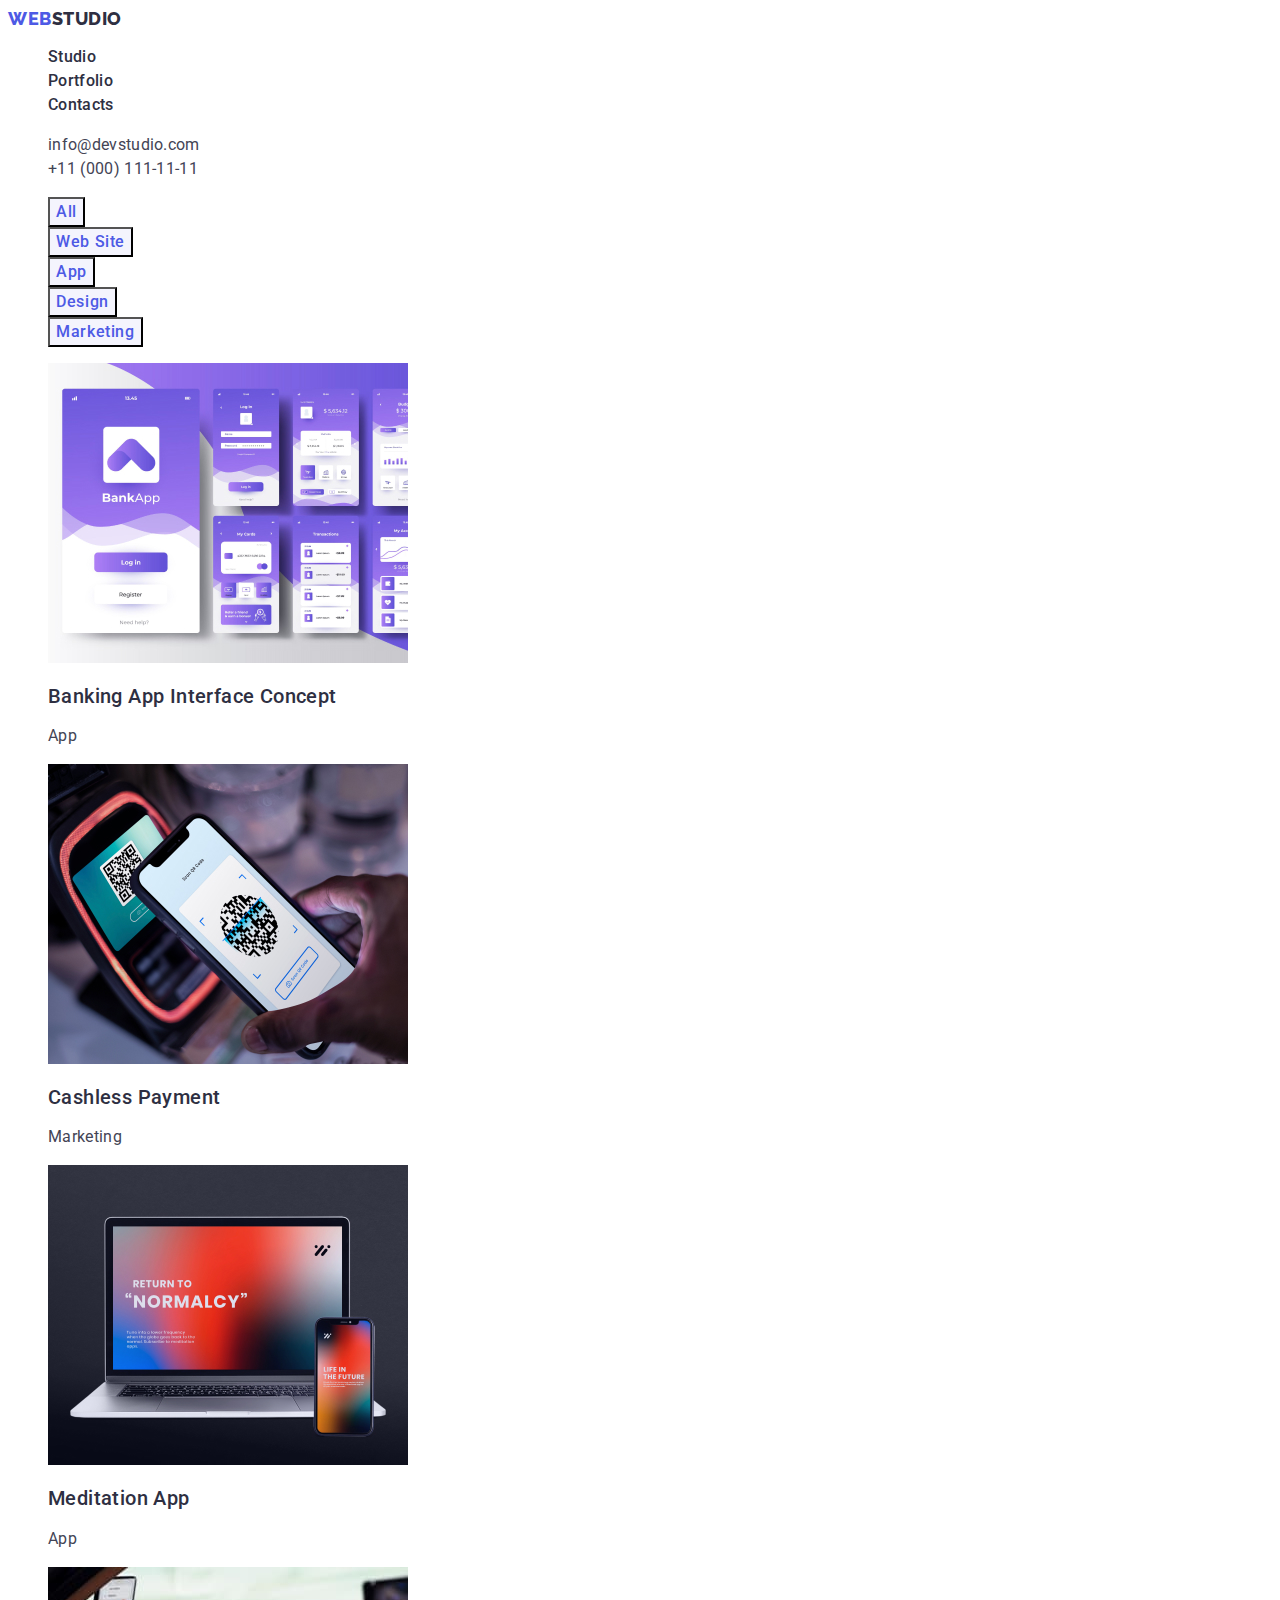
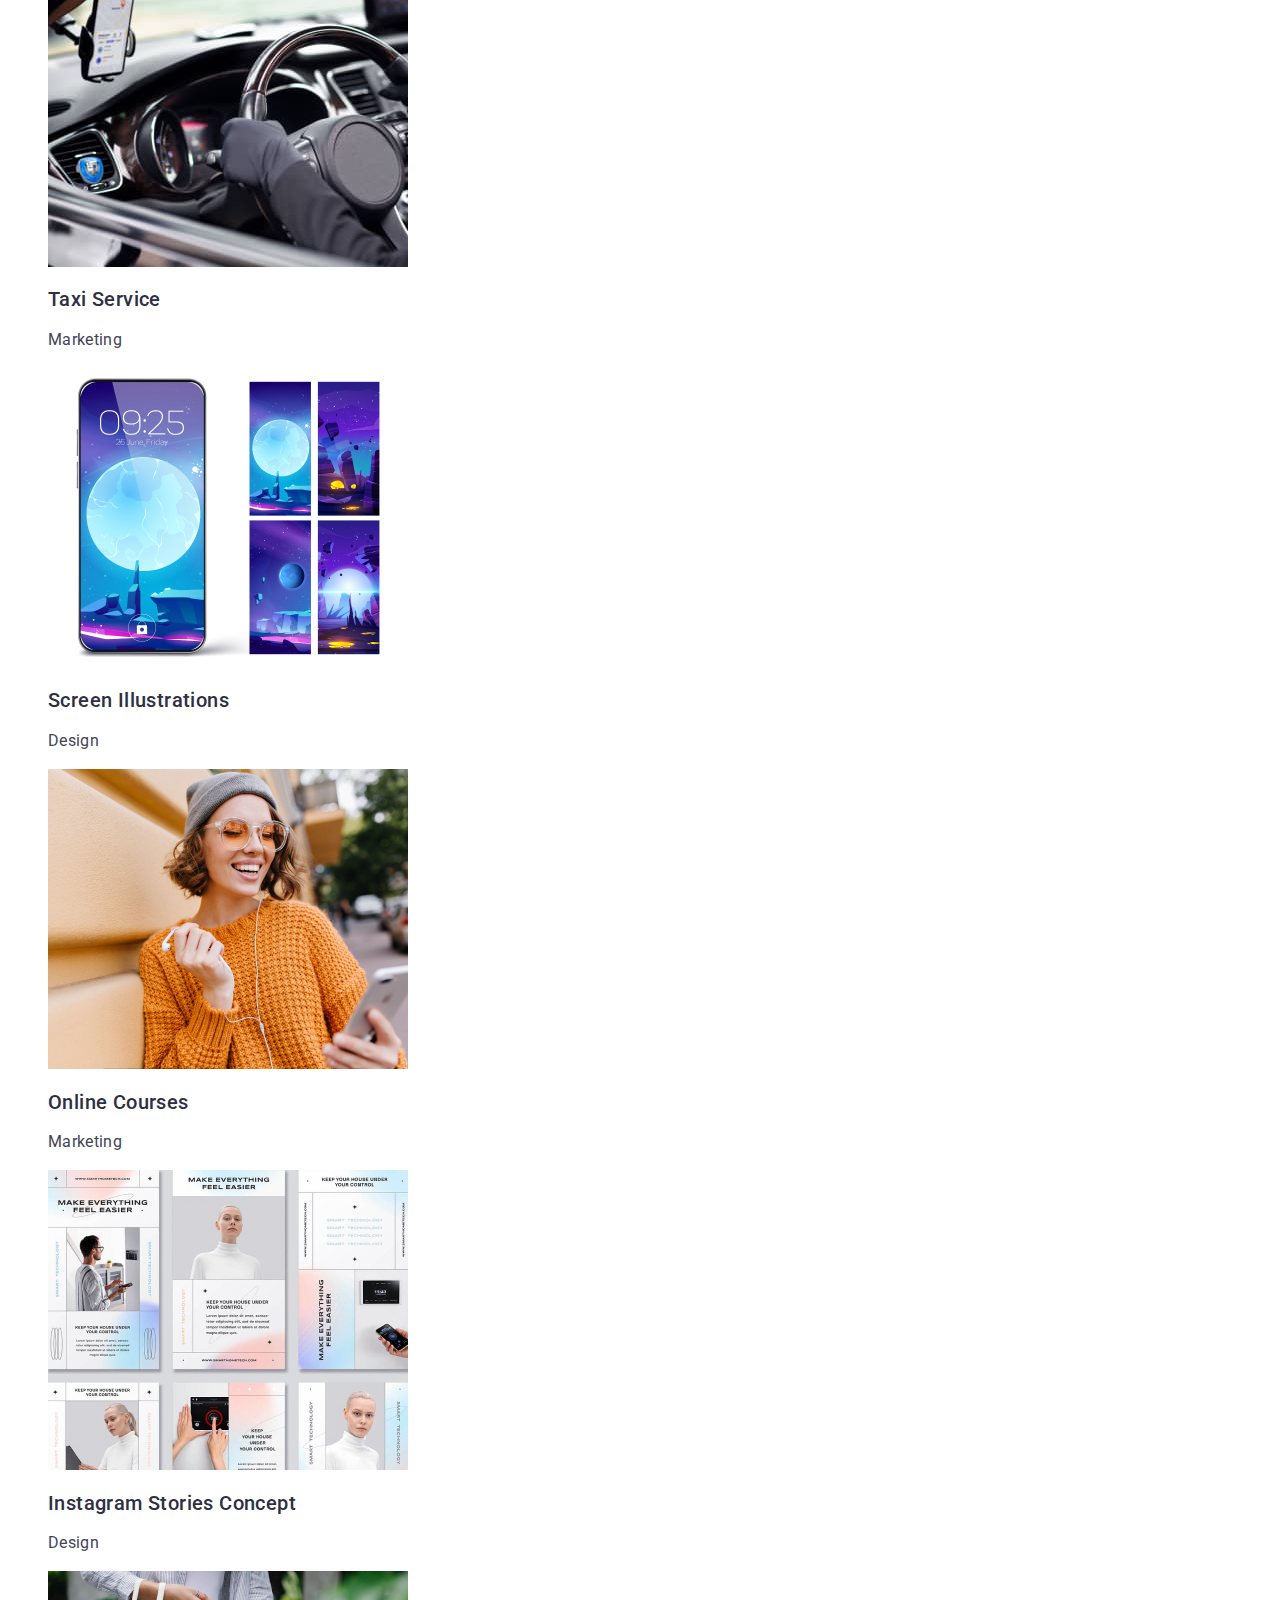
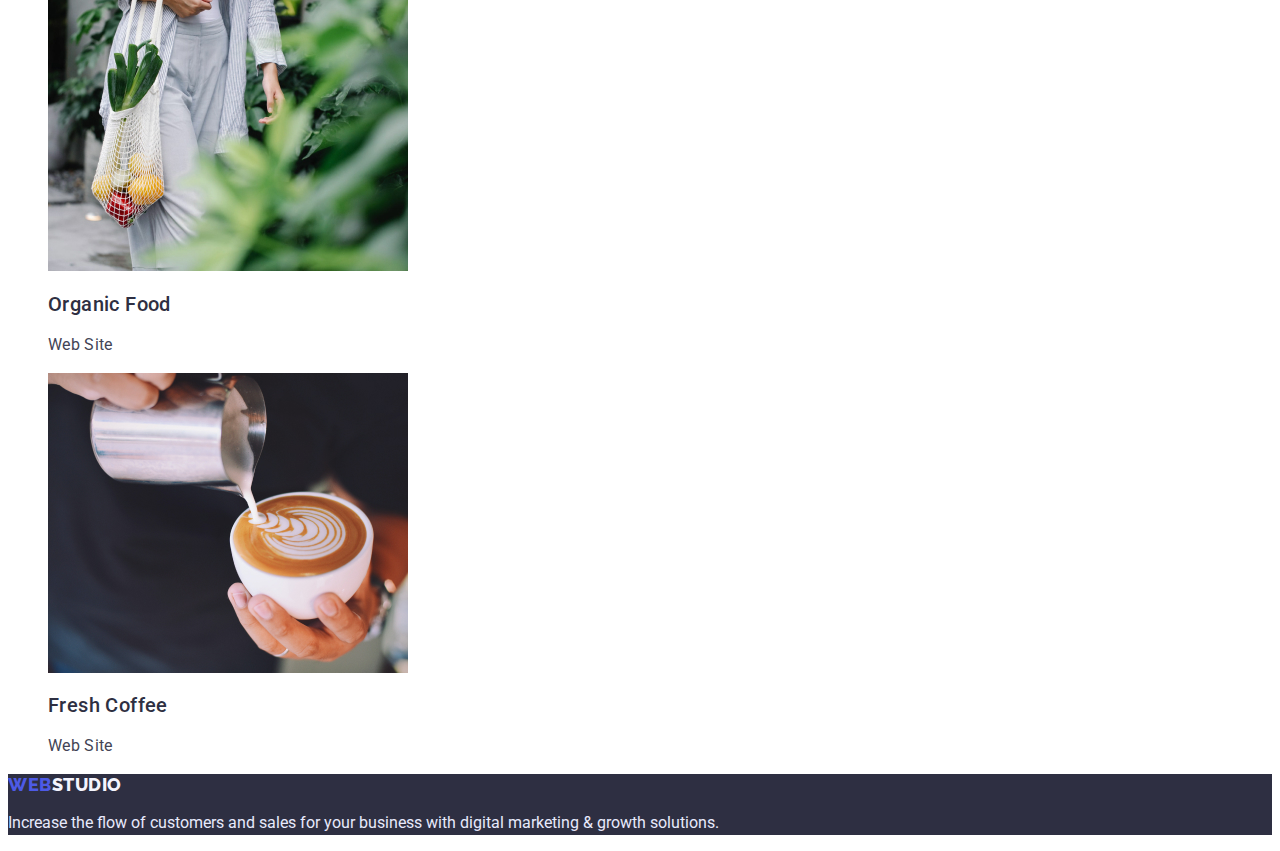
==== portfolio.html @ 1cad40ea "new repo hw3" ====
<!DOCTYPE html>
<html lang="en">
  <head>
    <meta charset="UTF-8" />
    <meta http-equiv="X-UA-Compatible" content="IE=edge" />
    <meta name="viewport" content="width=device-width, initial-scale=1.0" />
    <title>Portfolio</title>
    <link rel="preconnect" href="https://fonts.googleapis.com" />
    <link rel="preconnect" href="https://fonts.gstatic.com" crossorigin />
    <link
      href="https://fonts.googleapis.com/css2?family=Raleway:wght@800&family=Roboto:wght@400;500;700;900&display=swap"
      rel="stylesheet"
    />
    <link rel="stylesheet" href="css/styles.css" />
  </head>
  <body class="body">
    <!-- header -->
    <header class="header-main">
      <nav class="header-nav">
        <a class="header-logo link" href="./index.html"
          >Web<span class="studio-logo">Studio</span>
        </a>

        <ul class="header-list list">
          <li class="header-item">
            <a class="header-link link" href="./index.html">Studio</a>
          </li>
          <li class="header-item">
            <a class="header-link link" href="./portfolio.html">Portfolio</a>
          </li>
          <li class="header-item">
            <a class="header-link link" href="">Contacts</a>
          </li>
        </ul>
      </nav>

      <address class="header-address">
        <ul class="address-list list">
          <li class="header-mail-list">
            <a class="head-mail link" href="mailto:info@devstudio.com"
              >info@devstudio.com</a
            >
          </li>
          <li class="header-tel-list">
            <a class="head-tel link" href="tel:+110001111111"
              >+11 (000) 111-11-11</a
            >
          </li>
        </ul>
      </address>
    </header>
    <main class="main">
      <!------------------------ filters -->
      <section>
        <h1 hidden class="filters">Filters</h1>
        <ul class="filters-btn list">
          <li class="filters-list">
            <button type="button" class="fil-btn">All</button>
          </li>
          <li class="filters-list">
            <button type="button" class="fil-btn">Web Site</button>
          </li>
          <li class="filters-list">
            <button type="button" class="fil-btn">App</button>
          </li>
          <li class="filters-list">
            <button type="button" class="fil-btn">Design</button>
          </li>
          <li class="filters-list">
            <button type="button" class="fil-btn">Marketing</button>
          </li>
        </ul>

        <!------------------------- project-card -->

        <ul class="project-card list link">
          <li class="project-card-list">
            <a class="project-card-link link" href=""
              ><img
                class="project-card-img"
                src="./images2/banking-app.jpg"
                alt="banking-app"
                width="360"
                height="300"
              />
              <h2 class="project-card-text">Banking App Interface Concept</h2>
              <p class="project-card-paragraph">App</p>
            </a>
          </li>
          <li class="project-card-list">
            <a class="project-card-link link" href=""
              ><img
                class="project-card-img"
                src="./images2/cashless-payment.jpg"
                alt="cashless-payment"
                width="360"
                height="300"
              />
              <h2 class="project-card-text">Cashless Payment</h2>
              <p class="project-card-paragraph">Marketing</p>
            </a>
          </li>
          <li class="project-card-list">
            <a class="project-card-link link" href=""
              ><img
                class="project-card-img"
                src="./images2/meditaion-app.jpg"
                alt="meditaion-app"
                width="360"
                height="300"
              />
              <h2 class="project-card-text">Meditation App</h2>
              <p class="project-card-paragraph">App</p>
            </a>
          </li>
          <li class="project-card-list">
            <a class="project-card-link link" href=""
              ><img
                class="project-card-img"
                src="./images2/taxi-service.jpg"
                alt="taxi-service"
                width="360"
                height="300"
              />
              <h2 class="project-card-text">Taxi Service</h2>
              <p class="project-card-paragraph">Marketing</p>
            </a>
          </li>
          <li class="project-card-list">
            <a class="project-card-link link" href=""
              ><img
                class="project-card-img"
                src="./images2/screen-illustrations.jpg"
                alt="screen-illustrations"
                width="360"
                height="300"
              />
              <h2 class="project-card-text">Screen Illustrations</h2>
              <p class="project-card-paragraph">Design</p>
            </a>
          </li>
          <li class="project-card-list">
            <a class="project-card-link link" href=""
              ><img
                class="project-card-img"
                src="./images2/online-courses.jpg"
                alt="online-courses"
                width="360"
                height="300"
              />
              <h2 class="project-card-text">Online Courses</h2>
              <p class="project-card-paragraph">Marketing</p>
            </a>
          </li>
          <li class="project-card-list">
            <a class="project-card-link link" href=""
              ><img
                class="project-card-img"
                src="./images2/instagram-stories.jpg"
                alt="instagram-stories"
                width="360"
                height="300"
              />
              <h2 class="project-card-text">Instagram Stories Concept</h2>
              <p class="project-card-paragraph">Design</p>
            </a>
          </li>
          <li class="project-card-list">
            <a class="project-card-link link" href=""
              ><img
                class="project-card-img"
                src="./images2/organic-food.jpg"
                alt="organic-food"
                width="360"
                height="300"
              />
              <h2 class="project-card-text">Organic Food</h2>
              <p class="project-card-paragraph">Web Site</p>
            </a>
          </li>
          <li class="project-card-list">
            <a class="project-card-link link" href=""
              ><img
                class="project-card-img"
                src="./images2/fresh-coffee.jpg"
                alt="fresh-coffee"
                width="360"
                height="300"
              />
              <h2 class="project-card-text">Fresh Coffee</h2>
              <p class="project-card-paragraph">Web Site</p>
            </a>
          </li>
        </ul>
      </section>
    </main>
    <!--------------------- footer -->
    <footer class="footer-box">
      <a class="footer-logo link" href="./index.html"
        >Web<span class="footer-studio-logo">Studio</span>
      </a>
      <p class="footer-text">
        Increase the flow of customers and sales for your business with digital
        marketing & growth solutions.
      </p>
    </footer>
  </body>
</html>
---- css/styles.css ----
:root {
  --color-iris: #4d5ae5;
  --color-ocean: #404bbf;
  --color-navy-blue: #2e2f42;
  --color-green: #31d0aa;
  --color-slate: #434455;
  --color-light-slate: #8e8f99;
  --color-cornflower: #e7e9fc;
  --color-cloud: #f4f4fd;
  --color-navy-blue-modal: #2e2f42;
  --color-grey: #2e2f42;
  --color-white: #ffffff;
}

.body {
  font-family: "Roboto", sans-serif;
  background-color: var(--color-white);
  color: var(--color-slate);
}
.link {
  text-decoration: none;
}
.list {
  list-style: none;
}

/* header */
.header-logo,
.footer-logo {
  font-family: "Raleway", sans-serif;
  font-style: normal;
  font-weight: 800;
  font-size: 18px;
  line-height: 1.17;
  letter-spacing: 0.03em;
  text-transform: uppercase;
  color: var(--color-iris);
}

.header-address {
  font-style: normal;
}
.header-mail-list,
.header-tel-list {
  line-height: 1.5;
}
.header-mail-list :hover,
.header-mail-list :focus {
  color: var(--color-ocean);
}
.header-tel-list :hover,
.header-tel-list :focus {
  color: var(--color-ocean);
}
.header-item :hover,
.header-item :focus {
  color: var(--color-ocean);
}
.hero-button:hover,
.hero-button:focus {
  background: var(--color-ocean);
}
.fil-btn:hover,
.fil-btn:focus {
  color: var(--color-white);
  background: var(--color-ocean);
}
.studio-logo {
  font-family: "Raleway";
  font-weight: 800;
  font-size: 18px;
  line-height: 1.17;
  letter-spacing: 0.03em;
  color: var(--color-navy-blue);
  text-transform: uppercase;
}
.footer-studio-logo {
  font-family: "Raleway";
  font-weight: 800;
  font-size: 18px;
  line-height: 1.17;
  letter-spacing: 0.03em;
  color: var(--color-cloud);
  text-transform: uppercase;
}
.header-link {
  font-weight: 500;
  font-size: 16px;
  line-height: 1.5;
  letter-spacing: 0.02em;
  color: var(--color-grey);
}
.head-mail,
.head-tel {
  font-weight: 400;
  font-size: 16px;
  line-height: 1.5;
  letter-spacing: 0.02em;
  color: var(--color-slate);
}
/* hero */
.hero {
  background-color: var(--color-grey);
}
.hero-button {
  font-family: inherit;
  background: var(--color-iris);
  font-weight: 500;
  font-size: 16px;
  line-height: 1.5;
  letter-spacing: 0.04em;
  color: var(--color-white);
  cursor: pointer;
}
.hero-logo {
  font-weight: 700;
  font-size: 56px;
  line-height: 1.07;
  color: var(--color-white);
  letter-spacing: 0.02em;
  text-align: center;
}
/* section 1 */
.main-title {
  font-weight: 500;
  font-size: 20px;
  line-height: 1.2;
  color: var(--color-navy-blue);
  letter-spacing: 0.02em;
}
.subtitle {
  font-weight: 400;
  font-size: 16px;
  line-height: 1.5;
  letter-spacing: 0.02em;
  color: var(--color-slate);
}
.subtitle-section {
  font-weight: 700;
  font-size: 36px;
  line-height: 1.11;
  text-align: center;
  letter-spacing: 0.02em;
  text-transform: capitalize;
  color: var(--color-navy-blue);
}
.subject {
  font-weight: 700;
  font-size: 36px;
  line-height: 1.11;
  text-align: center;
  text-transform: capitalize;
  letter-spacing: 0.02em;
  color: var(--color-navy-blue);
}
.footer-box {
  background-color: var(--color-navy-blue);
}

.name {
  font-weight: 500;
  font-size: 20px;
  line-height: 1.2;
  letter-spacing: 0.02em;
  color: var(--color-navy-blue);
}
.profession {
  font-weight: 400;
  font-size: 16px;
  line-height: 1.5;
  letter-spacing: 0.02em;
  color: var(--color-slate);
}
.footer-text {
  font-weight: 400;
  font-size: 16px;
  line-height: 1.5;
  color: var(--color-cornflower);
  background-color: var(--color-navy-blue);
}
.team-section {
  background-color: var(--color-cloud);
}
.team-picture {
  background-color: var(--color-white);
}
/**------ portfolio */
.fil-btn {
  font-family: "Roboto", sans-serif;
  font-style: normal;
  font-weight: 500;
  font-size: 16px;
  line-height: 1.5;
  letter-spacing: 0.04em;
  color: var(--color-iris);
  background-color: var(--color-cloud);
  cursor: pointer;
}

.project-card-text {
  font-weight: 500;
  font-size: 20px;
  line-height: 1.2;
  letter-spacing: 0.02em;
  color: var(--color-navy-blue);
}
.project-card-paragraph {
  font-weight: 400;
  font-size: 16px;
  line-height: 1.5;
  letter-spacing: 0.02em;
  color: #434455;
}
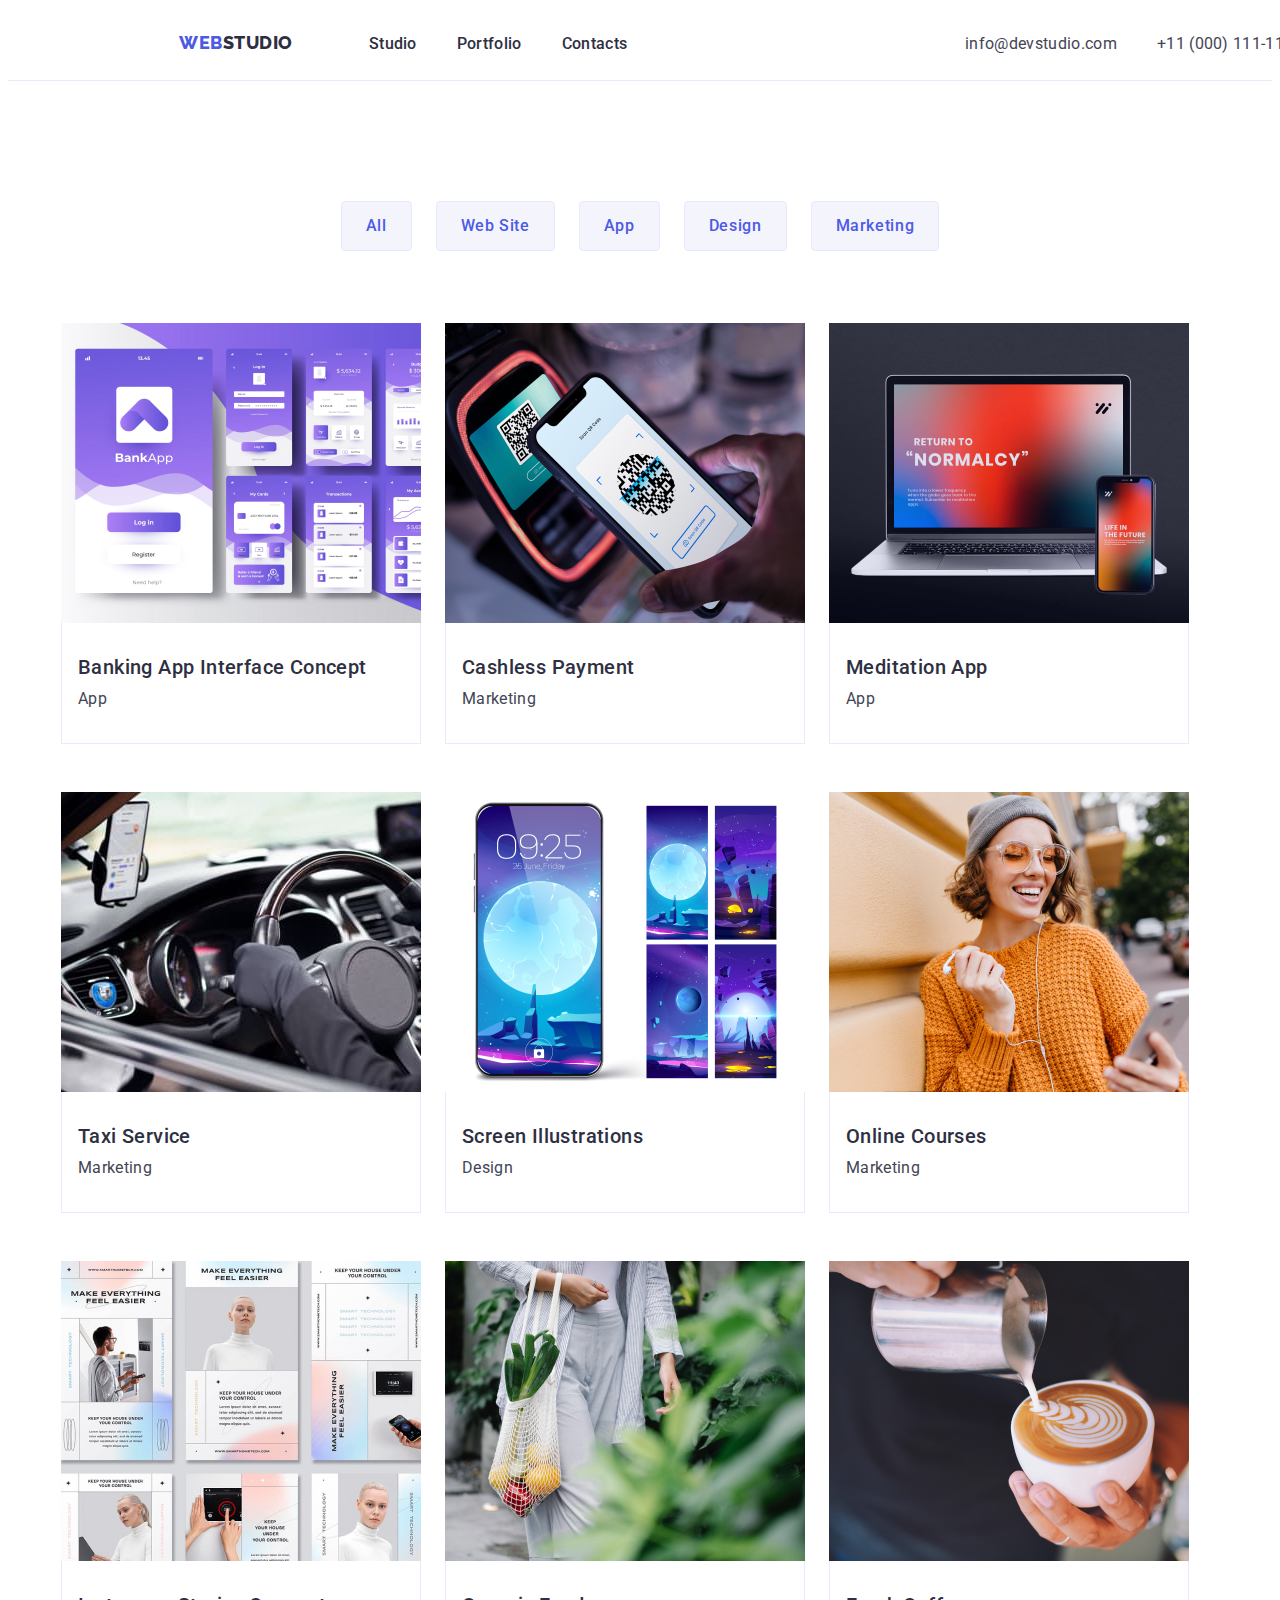
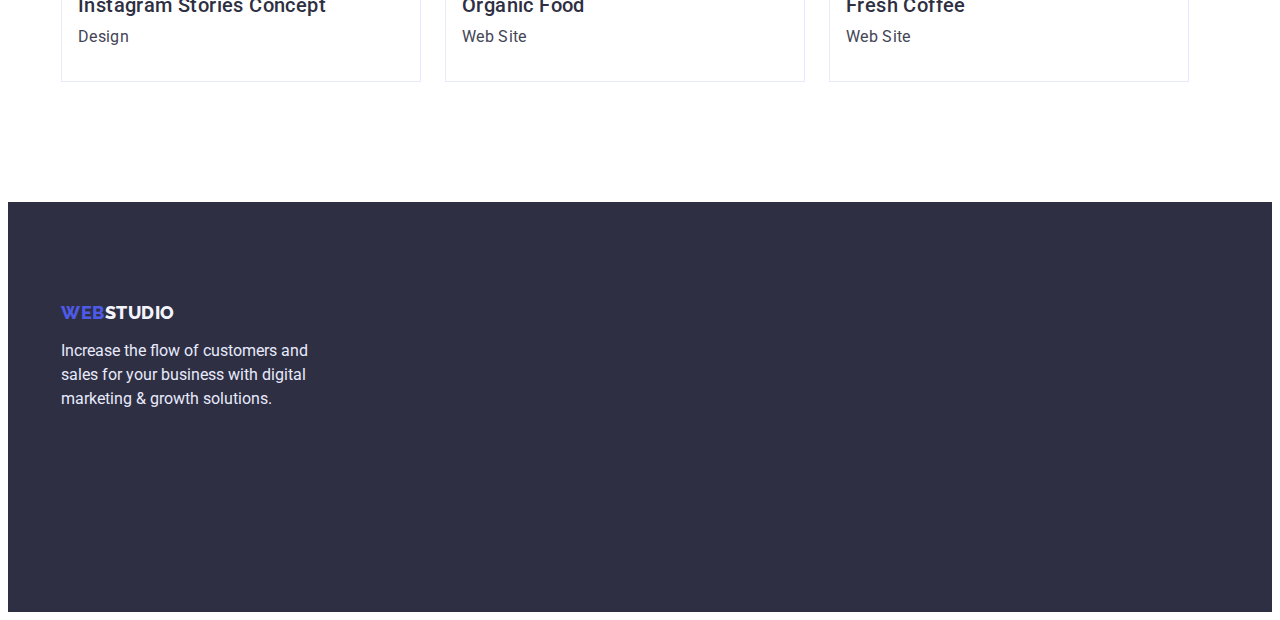
==== commit 2795461b: "homework number 3" ====
--- a/portfolio.html
+++ b/portfolio.html
@@ -11,198 +11,231 @@
       href="https://fonts.googleapis.com/css2?family=Raleway:wght@800&family=Roboto:wght@400;500;700;900&display=swap"
       rel="stylesheet"
     />
+    <link
+      rel="stylesheet"
+      href="https://cdnjs.cloudflare.com/ajax/libs/modern-normalize/1.1.0/modern-normalize.min.css"
+      integrity="sha512-wpPYUAdjBVSE4KJnH1VR1HeZfpl1ub8YT/NKx4PuQ5NmX2tKuGu6U/JRp5y+Y8XG2tV+wKQpNHVUX03MfMFn9Q=="
+      crossorigin="anonymous"
+      referrerpolicy="no-referrer"
+    />
     <link rel="stylesheet" href="css/styles.css" />
   </head>
   <body class="body">
     <!-- header -->
     <header class="header-main">
-      <nav class="header-nav">
-        <a class="header-logo link" href="./index.html"
-          >Web<span class="studio-logo">Studio</span>
-        </a>
-
-        <ul class="header-list list">
-          <li class="header-item">
-            <a class="header-link link" href="./index.html">Studio</a>
-          </li>
-          <li class="header-item">
-            <a class="header-link link" href="./portfolio.html">Portfolio</a>
-          </li>
-          <li class="header-item">
-            <a class="header-link link" href="">Contacts</a>
-          </li>
-        </ul>
-      </nav>
-
-      <address class="header-address">
-        <ul class="address-list list">
-          <li class="header-mail-list">
-            <a class="head-mail link" href="mailto:info@devstudio.com"
-              >info@devstudio.com</a
-            >
-          </li>
-          <li class="header-tel-list">
-            <a class="head-tel link" href="tel:+110001111111"
-              >+11 (000) 111-11-11</a
-            >
-          </li>
-        </ul>
-      </address>
+      <div class="container header-container">
+        <nav class="header-nav">
+          <a class="header-logo link" href="./index.html"
+            >Web<span class="studio-logo">Studio</span>
+          </a>
+
+          <ul class="menu-nav list">
+            <li class="header-item">
+              <a class="header-link-item link" href="./index.html">Studio</a>
+            </li>
+            <li class="header-item">
+              <a class="header-link link" href="./portfolio.html">Portfolio</a>
+            </li>
+            <li class="header-item">
+              <a class="header-link link" href="">Contacts</a>
+            </li>
+          </ul>
+        </nav>
+
+        <address class="header-address">
+          <ul class="address-list list">
+            <li class="header-mail-list">
+              <a class="head-mail link" href="mailto:info@devstudio.com"
+                >info@devstudio.com</a
+              >
+            </li>
+            <li class="header-tel-list">
+              <a class="head-mail link" href="tel:+110001111111"
+                >+11 (000) 111-11-11</a
+              >
+            </li>
+          </ul>
+        </address>
+      </div>
     </header>
     <main class="main">
-      <!------------------------ filters -->
-      <section>
-        <h1 hidden class="filters">Filters</h1>
-        <ul class="filters-btn list">
-          <li class="filters-list">
-            <button type="button" class="fil-btn">All</button>
-          </li>
-          <li class="filters-list">
-            <button type="button" class="fil-btn">Web Site</button>
-          </li>
-          <li class="filters-list">
-            <button type="button" class="fil-btn">App</button>
-          </li>
-          <li class="filters-list">
-            <button type="button" class="fil-btn">Design</button>
-          </li>
-          <li class="filters-list">
-            <button type="button" class="fil-btn">Marketing</button>
-          </li>
-        </ul>
-
-        <!------------------------- project-card -->
-
-        <ul class="project-card list link">
-          <li class="project-card-list">
-            <a class="project-card-link link" href=""
-              ><img
-                class="project-card-img"
-                src="./images2/banking-app.jpg"
-                alt="banking-app"
-                width="360"
-                height="300"
-              />
-              <h2 class="project-card-text">Banking App Interface Concept</h2>
-              <p class="project-card-paragraph">App</p>
-            </a>
-          </li>
-          <li class="project-card-list">
-            <a class="project-card-link link" href=""
-              ><img
-                class="project-card-img"
-                src="./images2/cashless-payment.jpg"
-                alt="cashless-payment"
-                width="360"
-                height="300"
-              />
-              <h2 class="project-card-text">Cashless Payment</h2>
-              <p class="project-card-paragraph">Marketing</p>
-            </a>
-          </li>
-          <li class="project-card-list">
-            <a class="project-card-link link" href=""
-              ><img
-                class="project-card-img"
-                src="./images2/meditaion-app.jpg"
-                alt="meditaion-app"
-                width="360"
-                height="300"
-              />
-              <h2 class="project-card-text">Meditation App</h2>
-              <p class="project-card-paragraph">App</p>
-            </a>
-          </li>
-          <li class="project-card-list">
-            <a class="project-card-link link" href=""
-              ><img
-                class="project-card-img"
-                src="./images2/taxi-service.jpg"
-                alt="taxi-service"
-                width="360"
-                height="300"
-              />
-              <h2 class="project-card-text">Taxi Service</h2>
-              <p class="project-card-paragraph">Marketing</p>
-            </a>
-          </li>
-          <li class="project-card-list">
-            <a class="project-card-link link" href=""
-              ><img
-                class="project-card-img"
-                src="./images2/screen-illustrations.jpg"
-                alt="screen-illustrations"
-                width="360"
-                height="300"
-              />
-              <h2 class="project-card-text">Screen Illustrations</h2>
-              <p class="project-card-paragraph">Design</p>
-            </a>
-          </li>
-          <li class="project-card-list">
-            <a class="project-card-link link" href=""
-              ><img
-                class="project-card-img"
-                src="./images2/online-courses.jpg"
-                alt="online-courses"
-                width="360"
-                height="300"
-              />
-              <h2 class="project-card-text">Online Courses</h2>
-              <p class="project-card-paragraph">Marketing</p>
-            </a>
-          </li>
-          <li class="project-card-list">
-            <a class="project-card-link link" href=""
-              ><img
-                class="project-card-img"
-                src="./images2/instagram-stories.jpg"
-                alt="instagram-stories"
-                width="360"
-                height="300"
-              />
-              <h2 class="project-card-text">Instagram Stories Concept</h2>
-              <p class="project-card-paragraph">Design</p>
-            </a>
-          </li>
-          <li class="project-card-list">
-            <a class="project-card-link link" href=""
-              ><img
-                class="project-card-img"
-                src="./images2/organic-food.jpg"
-                alt="organic-food"
-                width="360"
-                height="300"
-              />
-              <h2 class="project-card-text">Organic Food</h2>
-              <p class="project-card-paragraph">Web Site</p>
-            </a>
-          </li>
-          <li class="project-card-list">
-            <a class="project-card-link link" href=""
-              ><img
-                class="project-card-img"
-                src="./images2/fresh-coffee.jpg"
-                alt="fresh-coffee"
-                width="360"
-                height="300"
-              />
-              <h2 class="project-card-text">Fresh Coffee</h2>
-              <p class="project-card-paragraph">Web Site</p>
-            </a>
-          </li>
-        </ul>
-      </section>
+      <div class="container">
+        <!------------------------ filters -->
+        <section>
+          <h1 hidden class="filters">Filters</h1>
+          <ul class="filters-btn list">
+            <li class="filters-list">
+              <button type="button" class="fil-btn">All</button>
+            </li>
+            <li class="filters-list">
+              <button type="button" class="fil-btn">Web Site</button>
+            </li>
+            <li class="filters-list">
+              <button type="button" class="fil-btn">App</button>
+            </li>
+            <li class="filters-list">
+              <button type="button" class="fil-btn">Design</button>
+            </li>
+            <li class="filters-list">
+              <button type="button" class="fil-btn">Marketing</button>
+            </li>
+          </ul>
+
+          <!------------------------- project-card -->
+
+          <ul class="project-card list link">
+            <li class="project-card-list">
+              <a class="project-card-link link" href=""
+                ><img
+                  class="project-card-img"
+                  src="./images2/banking-app.jpg"
+                  alt="banking-app"
+                  width="360"
+                  height="300"
+                />
+                <div class="card-content-block">
+                  <h2 class="project-card-text">
+                    Banking App Interface Concept
+                  </h2>
+                  <p class="project-card-paragraph">App</p>
+                </div>
+              </a>
+            </li>
+            <li class="project-card-list">
+              <a class="project-card-link link" href=""
+                ><img
+                  class="project-card-img"
+                  src="./images2/cashless-payment.jpg"
+                  alt="cashless-payment"
+                  width="360"
+                  height="300"
+                />
+                <div class="card-content-block">
+                  <h2 class="project-card-text">Cashless Payment</h2>
+                  <p class="project-card-paragraph">Marketing</p>
+                </div>
+              </a>
+            </li>
+            <li class="project-card-list">
+              <a class="project-card-link link" href=""
+                ><img
+                  class="project-card-img"
+                  src="./images2/meditaion-app.jpg"
+                  alt="meditaion-app"
+                  width="360"
+                  height="300"
+                />
+                <div class="card-content-block">
+                  <h2 class="project-card-text">Meditation App</h2>
+                  <p class="project-card-paragraph">App</p>
+                </div>
+              </a>
+            </li>
+            <li class="project-card-list">
+              <a class="project-card-link link" href=""
+                ><img
+                  class="project-card-img"
+                  src="./images2/taxi-service.jpg"
+                  alt="taxi-service"
+                  width="360"
+                  height="300"
+                />
+                <div class="card-content-block">
+                  <h2 class="project-card-text">Taxi Service</h2>
+                  <p class="project-card-paragraph">Marketing</p>
+                </div>
+              </a>
+            </li>
+            <li class="project-card-list">
+              <a class="project-card-link link" href=""
+                ><img
+                  class="project-card-img"
+                  src="./images2/screen-illustrations.jpg"
+                  alt="screen-illustrations"
+                  width="360"
+                  height="300"
+                />
+                <div class="card-content-block">
+                  <h2 class="project-card-text">Screen Illustrations</h2>
+                  <p class="project-card-paragraph">Design</p>
+                </div>
+              </a>
+            </li>
+            <li class="project-card-list">
+              <a class="project-card-link link" href=""
+                ><img
+                  class="project-card-img"
+                  src="./images2/online-courses.jpg"
+                  alt="online-courses"
+                  width="360"
+                  height="300"
+                />
+                <div class="card-content-block">
+                  <h2 class="project-card-text">Online Courses</h2>
+                  <p class="project-card-paragraph">Marketing</p>
+                </div>
+              </a>
+            </li>
+            <li class="project-card-list">
+              <a class="project-card-link link" href=""
+                ><img
+                  class="project-card-img"
+                  src="./images2/instagram-stories.jpg"
+                  alt="instagram-stories"
+                  width="360"
+                  height="300"
+                />
+                <div class="card-content-block">
+                  <h2 class="project-card-text">Instagram Stories Concept</h2>
+                  <p class="project-card-paragraph">Design</p>
+                </div>
+              </a>
+            </li>
+            <li class="project-card-list">
+              <a class="project-card-link link" href=""
+                ><img
+                  class="project-card-img"
+                  src="./images2/organic-food.jpg"
+                  alt="organic-food"
+                  width="360"
+                  height="300"
+                />
+                <div class="card-content-block">
+                  <h2 class="project-card-text">Organic Food</h2>
+                  <p class="project-card-paragraph">Web Site</p>
+                </div>
+              </a>
+            </li>
+            <li class="project-card-list">
+              <a class="project-card-link link" href=""
+                ><img
+                  class="project-card-img"
+                  src="./images2/fresh-coffee.jpg"
+                  alt="fresh-coffee"
+                  width="360"
+                  height="300"
+                />
+                <div class="card-content-block">
+                  <h2 class="project-card-text">Fresh Coffee</h2>
+                  <p class="project-card-paragraph">Web Site</p>
+                </div>
+              </a>
+            </li>
+          </ul>
+        </section>
+      </div>
     </main>
     <!--------------------- footer -->
     <footer class="footer-box">
-      <a class="footer-logo link" href="./index.html"
-        >Web<span class="footer-studio-logo">Studio</span>
-      </a>
-      <p class="footer-text">
-        Increase the flow of customers and sales for your business with digital
-        marketing & growth solutions.
-      </p>
+      <div class="container footer-container">
+        <a class="footer-logo link" href="./index.html"
+          >Web<span class="footer-studio-logo">Studio</span>
+        </a>
+        <p class="footer-text">
+          Increase the flow of customers and sales for your business with
+          digital marketing & growth solutions.
+        </p>
+      </div>
     </footer>
   </body>
 </html>
--- a/css/styles.css
+++ b/css/styles.css
@@ -11,7 +11,27 @@
   --color-grey: #2e2f42;
   --color-white: #ffffff;
 }
-
+p,
+h1,
+h2,
+h3,
+h4,
+h5,
+h6 {
+  margin: 0;
+}
+ul,
+ol {
+  padding-left: 0;
+  margin: 0;
+}
+button {
+  cursor: pointer;
+}
+
+img {
+  display: block;
+}
 .body {
   font-family: "Roboto", sans-serif;
   background-color: var(--color-white);
@@ -24,7 +44,63 @@
   list-style: none;
 }
 
+.container {
+  width: 1158px;
+  margin-left: auto;
+  margin-right: auto;
+  padding-right: 15px;
+  padding-left: 15px;
+}
+.header-container {
+  display: flex;
+  align-items: center;
+  width: 1440px;
+  height: 72px;
+}
+
+.header-nav {
+  display: flex;
+  margin-left: 156px;
+}
+
+.hero {
+  margin-left: auto;
+  margin-right: auto;
+  padding-top: 188px;
+  padding-bottom: 188px;
+  text-align: center;
+}
+.menu-nav {
+  display: flex;
+  align-items: center;
+  gap: 40px;
+}
+.address-list {
+  display: flex;
+  font-style: normal;
+}
+.header-address {
+  margin-left: auto;
+}
+.address-list {
+  gap: 40px;
+}
+.header-tel-list {
+  margin-right: 156px;
+}
+.header-link-item {
+  margin-left: 76px;
+  font-weight: 500;
+  font-size: 16px;
+  line-height: 1.5;
+  letter-spacing: 0.02em;
+  color: var(--color-grey);
+}
 /* header */
+.header-main {
+  border-bottom: 1px solid var(--color-cornflower);
+}
+
 .header-logo,
 .footer-logo {
   font-family: "Raleway", sans-serif;
@@ -37,9 +113,6 @@
   color: var(--color-iris);
 }
 
-.header-address {
-  font-style: normal;
-}
 .header-mail-list,
 .header-tel-list {
   line-height: 1.5;
@@ -89,7 +162,9 @@
   line-height: 1.5;
   letter-spacing: 0.02em;
   color: var(--color-grey);
-}
+  padding: 24px 0;
+}
+
 .head-mail,
 .head-tel {
   font-weight: 400;
@@ -99,6 +174,7 @@
   color: var(--color-slate);
 }
 /* hero */
+
 .hero {
   background-color: var(--color-grey);
 }
@@ -110,7 +186,10 @@
   line-height: 1.5;
   letter-spacing: 0.04em;
   color: var(--color-white);
-  cursor: pointer;
+  box-shadow: 0px 4px 4px rgba(0, 0, 0, 0.15);
+  border-radius: 4px;
+  padding: 16px 32px;
+  margin-top: 48px;
 }
 .hero-logo {
   font-weight: 700;
@@ -118,9 +197,18 @@
   line-height: 1.07;
   color: var(--color-white);
   letter-spacing: 0.02em;
-  text-align: center;
+  max-width: 496px;
+  text-align: center;
+  margin: 0 auto;
 }
 /* section 1 */
+section {
+  padding: 120px 0;
+}
+.main {
+  display: flex;
+  gap: 8px;
+}
 .main-title {
   font-weight: 500;
   font-size: 20px;
@@ -134,6 +222,18 @@
   line-height: 1.5;
   letter-spacing: 0.02em;
   color: var(--color-slate);
+}
+/* section 2 */
+.resourses {
+  padding-top: 0px;
+}
+.picture {
+  display: flex;
+  gap: 60px;
+}
+.team {
+  display: flex;
+  gap: 24px;
 }
 .subtitle-section {
   font-weight: 700;
@@ -143,6 +243,7 @@
   letter-spacing: 0.02em;
   text-transform: capitalize;
   color: var(--color-navy-blue);
+  margin-bottom: 72px;
 }
 .subject {
   font-weight: 700;
@@ -152,11 +253,11 @@
   text-transform: capitalize;
   letter-spacing: 0.02em;
   color: var(--color-navy-blue);
+  margin-bottom: 72px;
 }
 .footer-box {
   background-color: var(--color-navy-blue);
 }
-
 .name {
   font-weight: 500;
   font-size: 20px;
@@ -170,13 +271,30 @@
   line-height: 1.5;
   letter-spacing: 0.02em;
   color: var(--color-slate);
-}
+  margin-top: 8px;
+}
+.name-table {
+  padding-top: 32px;
+  padding-bottom: 32px;
+  text-align: center;
+}
+/* footer */
+
 .footer-text {
   font-weight: 400;
   font-size: 16px;
   line-height: 1.5;
   color: var(--color-cornflower);
   background-color: var(--color-navy-blue);
+  max-width: 264px;
+  margin-top: 16px;
+}
+
+.footer-container {
+  height: 310px;
+  padding-top: 100px;
+
+  background-color: var(--color-navy-blue);
 }
 .team-section {
   background-color: var(--color-cloud);
@@ -185,16 +303,27 @@
   background-color: var(--color-white);
 }
 /**------ portfolio */
+.filters-btn {
+  display: flex;
+  gap: 24px;
+  margin-bottom: 72px;
+  align-items: center;
+  justify-content: center;
+}
+.project-card-list {
+  flex-basis: ((100% - 48px) /3);
+}
 .fil-btn {
-  font-family: "Roboto", sans-serif;
-  font-style: normal;
-  font-weight: 500;
-  font-size: 16px;
-  line-height: 1.5;
+  font-family: inherit;
+  font-weight: 500;
+  font-size: 16px;
+  line-height: 1.5;
+  padding: 12px 24px;
   letter-spacing: 0.04em;
   color: var(--color-iris);
   background-color: var(--color-cloud);
-  cursor: pointer;
+  border: 1px solid var(--color-cornflower);
+  border-radius: 4px;
 }
 
 .project-card-text {
@@ -203,6 +332,8 @@
   line-height: 1.2;
   letter-spacing: 0.02em;
   color: var(--color-navy-blue);
+  margin-bottom: 8px;
+  margin-left: 16px;
 }
 .project-card-paragraph {
   font-weight: 400;
@@ -211,3 +342,19 @@
   letter-spacing: 0.02em;
   color: #434455;
 }
+.project-card {
+  display: flex;
+  flex-wrap: wrap;
+  column-gap: 24px;
+  row-gap: 48px;
+}
+.card-content-block {
+  border: 1px solid;
+  padding-top: 32px;
+  padding-bottom: 32px;
+  color: var(--color-cornflower);
+  border-top: 0px;
+}
+.project-card-paragraph {
+  margin-left: 16px;
+}
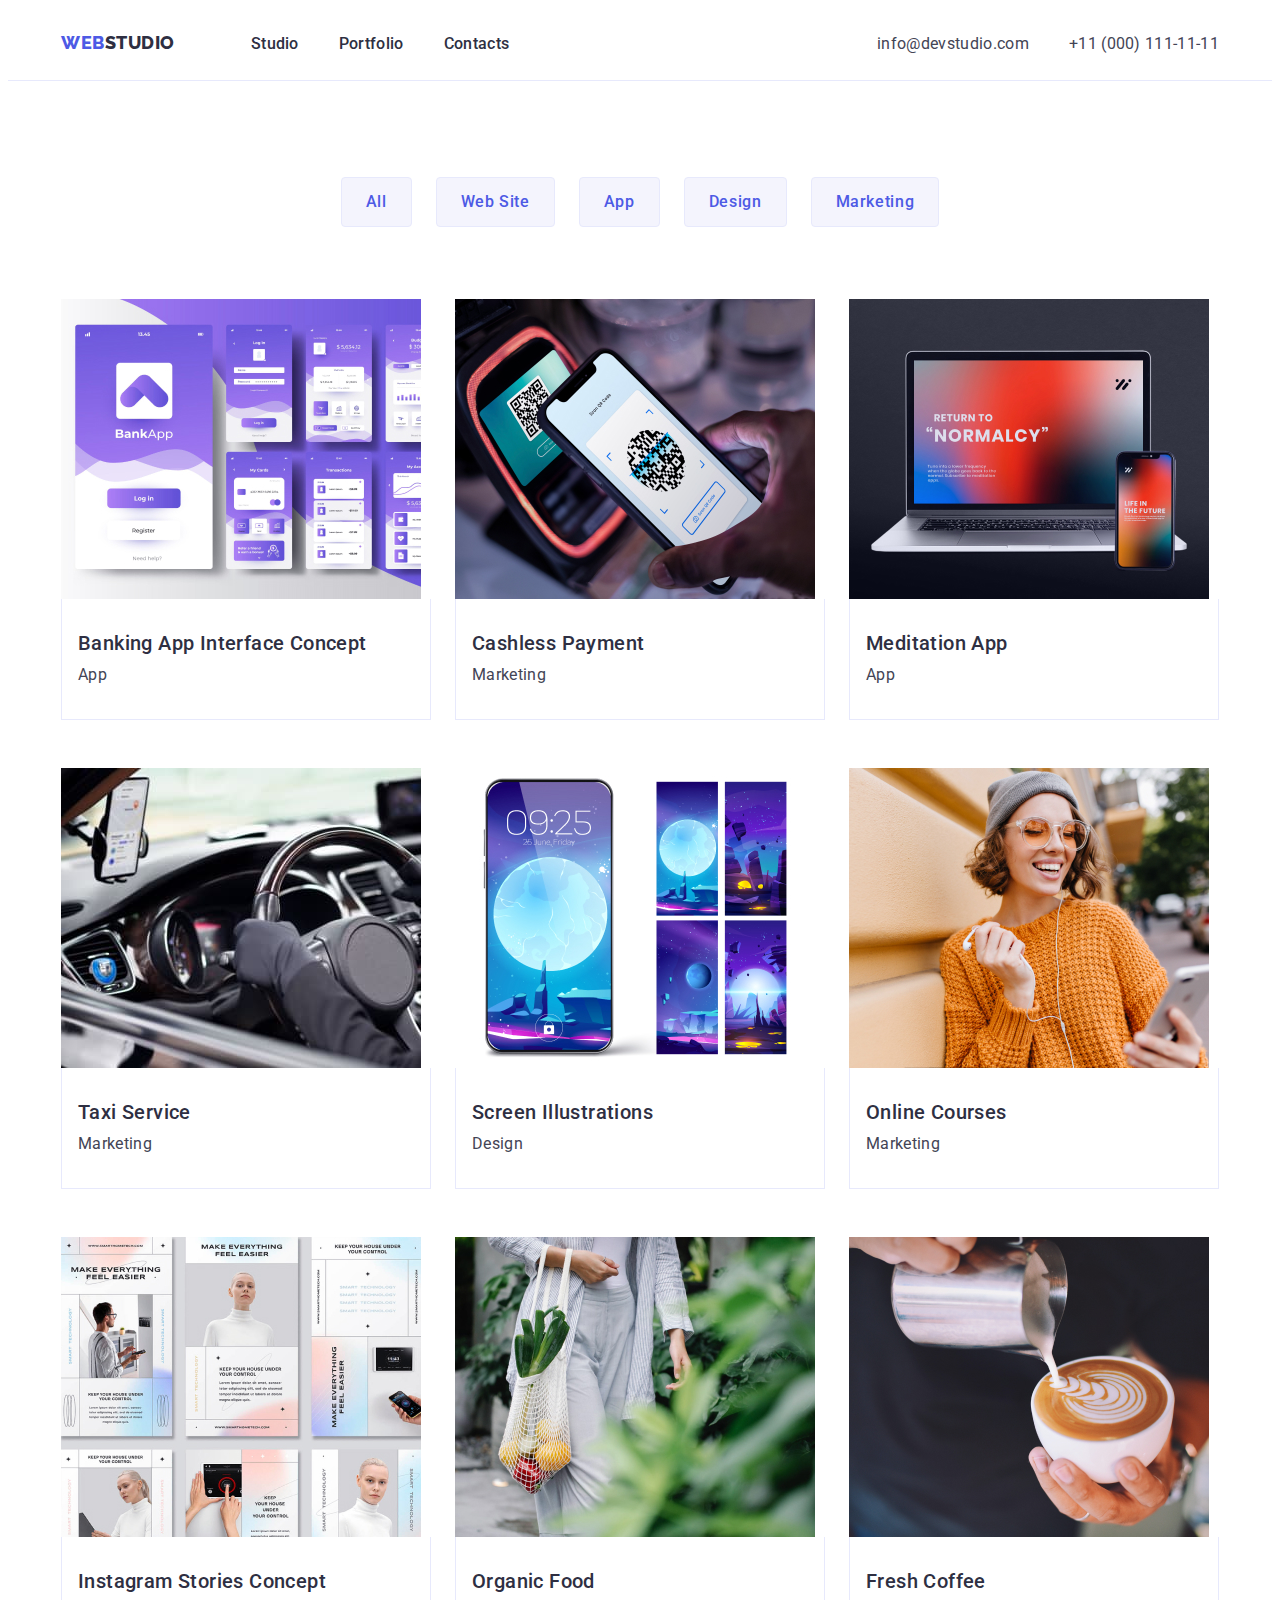
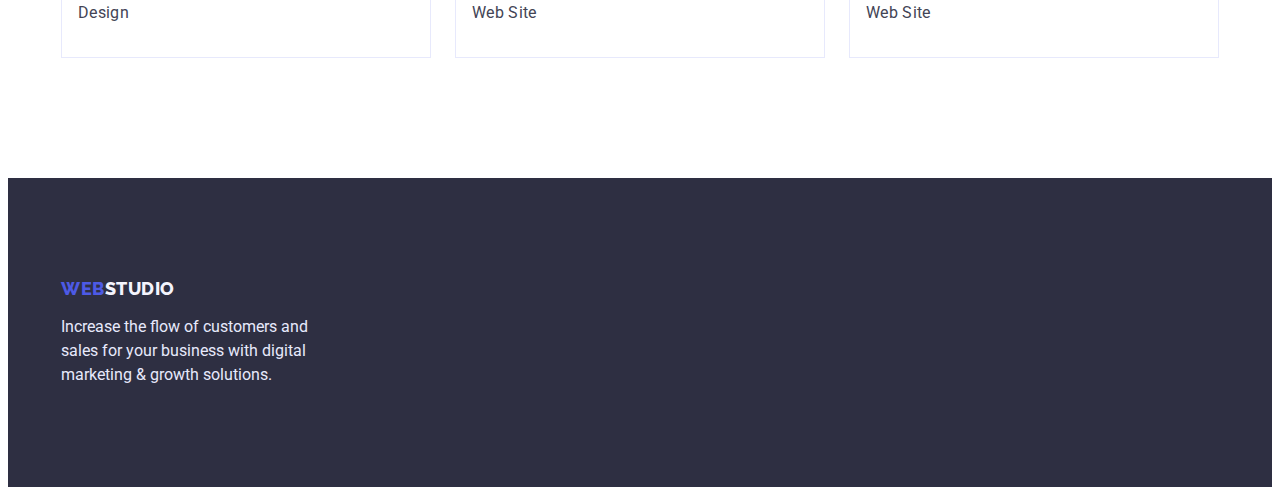
==== commit 4a111ffd: "finish fix homework number 3" ====
--- a/portfolio.html
+++ b/portfolio.html
@@ -58,183 +58,184 @@
         </address>
       </div>
     </header>
-    <main class="main">
+    <!-- <main class="main"> -->
+    <!------------------------ filters -->
+    <section class="portfolio-section">
       <div class="container">
-        <!------------------------ filters -->
-        <section>
-          <h1 hidden class="filters">Filters</h1>
-          <ul class="filters-btn list">
-            <li class="filters-list">
-              <button type="button" class="fil-btn">All</button>
-            </li>
-            <li class="filters-list">
-              <button type="button" class="fil-btn">Web Site</button>
-            </li>
-            <li class="filters-list">
-              <button type="button" class="fil-btn">App</button>
-            </li>
-            <li class="filters-list">
-              <button type="button" class="fil-btn">Design</button>
-            </li>
-            <li class="filters-list">
-              <button type="button" class="fil-btn">Marketing</button>
-            </li>
-          </ul>
-
-          <!------------------------- project-card -->
-
-          <ul class="project-card list link">
-            <li class="project-card-list">
-              <a class="project-card-link link" href=""
-                ><img
-                  class="project-card-img"
-                  src="./images2/banking-app.jpg"
-                  alt="banking-app"
-                  width="360"
-                  height="300"
-                />
-                <div class="card-content-block">
-                  <h2 class="project-card-text">
-                    Banking App Interface Concept
-                  </h2>
-                  <p class="project-card-paragraph">App</p>
-                </div>
-              </a>
-            </li>
-            <li class="project-card-list">
-              <a class="project-card-link link" href=""
-                ><img
-                  class="project-card-img"
-                  src="./images2/cashless-payment.jpg"
-                  alt="cashless-payment"
-                  width="360"
-                  height="300"
-                />
-                <div class="card-content-block">
-                  <h2 class="project-card-text">Cashless Payment</h2>
-                  <p class="project-card-paragraph">Marketing</p>
-                </div>
-              </a>
-            </li>
-            <li class="project-card-list">
-              <a class="project-card-link link" href=""
-                ><img
-                  class="project-card-img"
-                  src="./images2/meditaion-app.jpg"
-                  alt="meditaion-app"
-                  width="360"
-                  height="300"
-                />
-                <div class="card-content-block">
-                  <h2 class="project-card-text">Meditation App</h2>
-                  <p class="project-card-paragraph">App</p>
-                </div>
-              </a>
-            </li>
-            <li class="project-card-list">
-              <a class="project-card-link link" href=""
-                ><img
-                  class="project-card-img"
-                  src="./images2/taxi-service.jpg"
-                  alt="taxi-service"
-                  width="360"
-                  height="300"
-                />
-                <div class="card-content-block">
-                  <h2 class="project-card-text">Taxi Service</h2>
-                  <p class="project-card-paragraph">Marketing</p>
-                </div>
-              </a>
-            </li>
-            <li class="project-card-list">
-              <a class="project-card-link link" href=""
-                ><img
-                  class="project-card-img"
-                  src="./images2/screen-illustrations.jpg"
-                  alt="screen-illustrations"
-                  width="360"
-                  height="300"
-                />
-                <div class="card-content-block">
-                  <h2 class="project-card-text">Screen Illustrations</h2>
-                  <p class="project-card-paragraph">Design</p>
-                </div>
-              </a>
-            </li>
-            <li class="project-card-list">
-              <a class="project-card-link link" href=""
-                ><img
-                  class="project-card-img"
-                  src="./images2/online-courses.jpg"
-                  alt="online-courses"
-                  width="360"
-                  height="300"
-                />
-                <div class="card-content-block">
-                  <h2 class="project-card-text">Online Courses</h2>
-                  <p class="project-card-paragraph">Marketing</p>
-                </div>
-              </a>
-            </li>
-            <li class="project-card-list">
-              <a class="project-card-link link" href=""
-                ><img
-                  class="project-card-img"
-                  src="./images2/instagram-stories.jpg"
-                  alt="instagram-stories"
-                  width="360"
-                  height="300"
-                />
-                <div class="card-content-block">
-                  <h2 class="project-card-text">Instagram Stories Concept</h2>
-                  <p class="project-card-paragraph">Design</p>
-                </div>
-              </a>
-            </li>
-            <li class="project-card-list">
-              <a class="project-card-link link" href=""
-                ><img
-                  class="project-card-img"
-                  src="./images2/organic-food.jpg"
-                  alt="organic-food"
-                  width="360"
-                  height="300"
-                />
-                <div class="card-content-block">
-                  <h2 class="project-card-text">Organic Food</h2>
-                  <p class="project-card-paragraph">Web Site</p>
-                </div>
-              </a>
-            </li>
-            <li class="project-card-list">
-              <a class="project-card-link link" href=""
-                ><img
-                  class="project-card-img"
-                  src="./images2/fresh-coffee.jpg"
-                  alt="fresh-coffee"
-                  width="360"
-                  height="300"
-                />
-                <div class="card-content-block">
-                  <h2 class="project-card-text">Fresh Coffee</h2>
-                  <p class="project-card-paragraph">Web Site</p>
-                </div>
-              </a>
-            </li>
-          </ul>
-        </section>
+        <h1 hidden class="filters">Filters</h1>
+        <ul class="filters-btn list">
+          <li class="filters-list">
+            <button type="button" class="fil-btn">All</button>
+          </li>
+          <li class="filters-list">
+            <button type="button" class="fil-btn">Web Site</button>
+          </li>
+          <li class="filters-list">
+            <button type="button" class="fil-btn">App</button>
+          </li>
+          <li class="filters-list">
+            <button type="button" class="fil-btn">Design</button>
+          </li>
+          <li class="filters-list">
+            <button type="button" class="fil-btn">Marketing</button>
+          </li>
+        </ul>
+
+        <!------------------------- project-card -->
+
+        <ul class="project-card list link">
+          <li class="project-card-list">
+            <a class="project-card-link link" href=""
+              ><img
+                class="project-card-img"
+                src="./images2/banking-app.jpg"
+                alt="banking-app"
+                width="360"
+                height="300"
+              />
+              <div class="card-content-block">
+                <h2 class="project-card-text">Banking App Interface Concept</h2>
+                <p class="project-card-paragraph">App</p>
+              </div>
+            </a>
+          </li>
+          <li class="project-card-list">
+            <a class="project-card-link link" href=""
+              ><img
+                class="project-card-img"
+                src="./images2/cashless-payment.jpg"
+                alt="cashless-payment"
+                width="360"
+                height="300"
+              />
+              <div class="card-content-block">
+                <h2 class="project-card-text">Cashless Payment</h2>
+                <p class="project-card-paragraph">Marketing</p>
+              </div>
+            </a>
+          </li>
+          <li class="project-card-list">
+            <a class="project-card-link link" href=""
+              ><img
+                class="project-card-img"
+                src="./images2/meditaion-app.jpg"
+                alt="meditaion-app"
+                width="360"
+                height="300"
+              />
+              <div class="card-content-block">
+                <h2 class="project-card-text">Meditation App</h2>
+                <p class="project-card-paragraph">App</p>
+              </div>
+            </a>
+          </li>
+          <li class="project-card-list">
+            <a class="project-card-link link" href=""
+              ><img
+                class="project-card-img"
+                src="./images2/taxi-service.jpg"
+                alt="taxi-service"
+                width="360"
+                height="300"
+              />
+              <div class="card-content-block">
+                <h2 class="project-card-text">Taxi Service</h2>
+                <p class="project-card-paragraph">Marketing</p>
+              </div>
+            </a>
+          </li>
+          <li class="project-card-list">
+            <a class="project-card-link link" href=""
+              ><img
+                class="project-card-img"
+                src="./images2/screen-illustrations.jpg"
+                alt="screen-illustrations"
+                width="360"
+                height="300"
+              />
+              <div class="card-content-block">
+                <h2 class="project-card-text">Screen Illustrations</h2>
+                <p class="project-card-paragraph">Design</p>
+              </div>
+            </a>
+          </li>
+          <li class="project-card-list">
+            <a class="project-card-link link" href=""
+              ><img
+                class="project-card-img"
+                src="./images2/online-courses.jpg"
+                alt="online-courses"
+                width="360"
+                height="300"
+              />
+              <div class="card-content-block">
+                <h2 class="project-card-text">Online Courses</h2>
+                <p class="project-card-paragraph">Marketing</p>
+              </div>
+            </a>
+          </li>
+          <li class="project-card-list">
+            <a class="project-card-link link" href=""
+              ><img
+                class="project-card-img"
+                src="./images2/instagram-stories.jpg"
+                alt="instagram-stories"
+                width="360"
+                height="300"
+              />
+              <div class="card-content-block">
+                <h2 class="project-card-text">Instagram Stories Concept</h2>
+                <p class="project-card-paragraph">Design</p>
+              </div>
+            </a>
+          </li>
+          <li class="project-card-list">
+            <a class="project-card-link link" href=""
+              ><img
+                class="project-card-img"
+                src="./images2/organic-food.jpg"
+                alt="organic-food"
+                width="360"
+                height="300"
+              />
+              <div class="card-content-block">
+                <h2 class="project-card-text">Organic Food</h2>
+                <p class="project-card-paragraph">Web Site</p>
+              </div>
+            </a>
+          </li>
+          <li class="project-card-list">
+            <a class="project-card-link link" href=""
+              ><img
+                class="project-card-img"
+                src="./images2/fresh-coffee.jpg"
+                alt="fresh-coffee"
+                width="360"
+                height="300"
+              />
+              <div class="card-content-block">
+                <h2 class="project-card-text">Fresh Coffee</h2>
+                <p class="project-card-paragraph">Web Site</p>
+              </div>
+            </a>
+          </li>
+        </ul>
       </div>
-    </main>
+    </section>
+    <!-- </main> -->
+
     <!--------------------- footer -->
     <footer class="footer-box">
-      <div class="container footer-container">
-        <a class="footer-logo link" href="./index.html"
-          >Web<span class="footer-studio-logo">Studio</span>
-        </a>
-        <p class="footer-text">
-          Increase the flow of customers and sales for your business with
-          digital marketing & growth solutions.
-        </p>
+      <div class="container">
+        <div class="footer-container">
+          <a class="footer-logo link" href="./index.html"
+            >Web<span class="footer-studio-logo">Studio</span>
+          </a>
+          <p class="footer-text">
+            Increase the flow of customers and sales for your business with
+            digital marketing & growth solutions.
+          </p>
+        </div>
       </div>
     </footer>
   </body>
--- a/css/styles.css
+++ b/css/styles.css
@@ -54,18 +54,19 @@
 .header-container {
   display: flex;
   align-items: center;
-  width: 1440px;
-  height: 72px;
+  /* width: 1440px;
+  height: 72px; */
 }
 
 .header-nav {
   display: flex;
-  margin-left: 156px;
+
+  /* margin-left: 156px; */
 }
 
 .hero {
-  margin-left: auto;
-  margin-right: auto;
+  /* margin-left: auto;
+  margin-right: auto; */
   padding-top: 188px;
   padding-bottom: 188px;
   text-align: center;
@@ -74,22 +75,29 @@
   display: flex;
   align-items: center;
   gap: 40px;
+  margin-left: 76px;
+  margin-top: 24px;
+  margin-bottom: 24px;
 }
 .address-list {
   display: flex;
   font-style: normal;
+  /* margin-left: 332px; */
 }
 .header-address {
   margin-left: auto;
 }
+.header-item {
+  margin-left: 0px;
+}
 .address-list {
   gap: 40px;
 }
 .header-tel-list {
-  margin-right: 156px;
+  /* margin-right: 156px; */
 }
 .header-link-item {
-  margin-left: 76px;
+  /* margin-left: 76px; */
   font-weight: 500;
   font-size: 16px;
   line-height: 1.5;
@@ -111,6 +119,8 @@
   letter-spacing: 0.03em;
   text-transform: uppercase;
   color: var(--color-iris);
+  margin-top: 24px;
+  margin-bottom: 24px;
 }
 
 .header-mail-list,
@@ -190,6 +200,7 @@
   border-radius: 4px;
   padding: 16px 32px;
   margin-top: 48px;
+  border: none;
 }
 .hero-logo {
   font-weight: 700;
@@ -198,16 +209,20 @@
   color: var(--color-white);
   letter-spacing: 0.02em;
   max-width: 496px;
-  text-align: center;
+  /* text-align: center; */
   margin: 0 auto;
 }
 /* section 1 */
-section {
+.about-us {
+  padding-top: 120px;
+  padding-bottom: 120px;
+}
+/* section {
   padding: 120px 0;
-}
+} */
 .main {
   display: flex;
-  gap: 8px;
+  gap: 24px;
 }
 .main-title {
   font-weight: 500;
@@ -215,6 +230,7 @@
   line-height: 1.2;
   color: var(--color-navy-blue);
   letter-spacing: 0.02em;
+  padding-bottom: 8px;
 }
 .subtitle {
   font-weight: 400;
@@ -222,14 +238,18 @@
   line-height: 1.5;
   letter-spacing: 0.02em;
   color: var(--color-slate);
+}
+.title-list {
+  max-width: 264px;
 }
 /* section 2 */
 .resourses {
   padding-top: 0px;
+  padding-bottom: 120px;
 }
 .picture {
   display: flex;
-  gap: 60px;
+  gap: 24px;
 }
 .team {
   display: flex;
@@ -278,6 +298,15 @@
   padding-bottom: 32px;
   text-align: center;
 }
+.team-section {
+  padding-top: 120px;
+  padding-bottom: 120px;
+}
+.team-picture {
+  box-shadow: 0px 1px 6px rgba(46, 47, 66, 0.08),
+    0px 1px 1px rgba(46, 47, 66, 0.16), 0px 2px 1px rgba(46, 47, 66, 0.08);
+  border-radius: 0px 0px 4px 4px;
+}
 /* footer */
 
 .footer-text {
@@ -286,15 +315,18 @@
   line-height: 1.5;
   color: var(--color-cornflower);
   background-color: var(--color-navy-blue);
+  /* max-width: 264px; */
+  margin-top: 16px;
+}
+
+.footer-container {
   max-width: 264px;
-  margin-top: 16px;
-}
-
-.footer-container {
-  height: 310px;
+
+  background-color: var(--color-navy-blue);
+}
+.footer-box {
   padding-top: 100px;
-
-  background-color: var(--color-navy-blue);
+  padding-bottom: 100px;
 }
 .team-section {
   background-color: var(--color-cloud);
@@ -303,15 +335,19 @@
   background-color: var(--color-white);
 }
 /**------ portfolio */
+.portfolio-section {
+  padding-bottom: 120px;
+}
 .filters-btn {
   display: flex;
   gap: 24px;
-  margin-bottom: 72px;
-  align-items: center;
+  /* align-items: center; */
   justify-content: center;
+  padding-top: 96px;
+  padding-bottom: 72px;
 }
 .project-card-list {
-  flex-basis: ((100% - 48px) /3);
+  flex-basis: calc((100% - 48px) / 3);
 }
 .fil-btn {
   font-family: inherit;
@@ -333,7 +369,7 @@
   letter-spacing: 0.02em;
   color: var(--color-navy-blue);
   margin-bottom: 8px;
-  margin-left: 16px;
+  /* margin-left: 16px; */
 }
 .project-card-paragraph {
   font-weight: 400;
@@ -349,12 +385,12 @@
   row-gap: 48px;
 }
 .card-content-block {
-  border: 1px solid;
-  padding-top: 32px;
-  padding-bottom: 32px;
-  color: var(--color-cornflower);
+  border: 1px solid var(--color-cornflower);
+  /* padding-top: 32px;
+  padding-bottom: 32px; */
   border-top: 0px;
-}
-.project-card-paragraph {
+  padding: 32px 16px;
+}
+/* .project-card-paragraph {
   margin-left: 16px;
-}
+} */
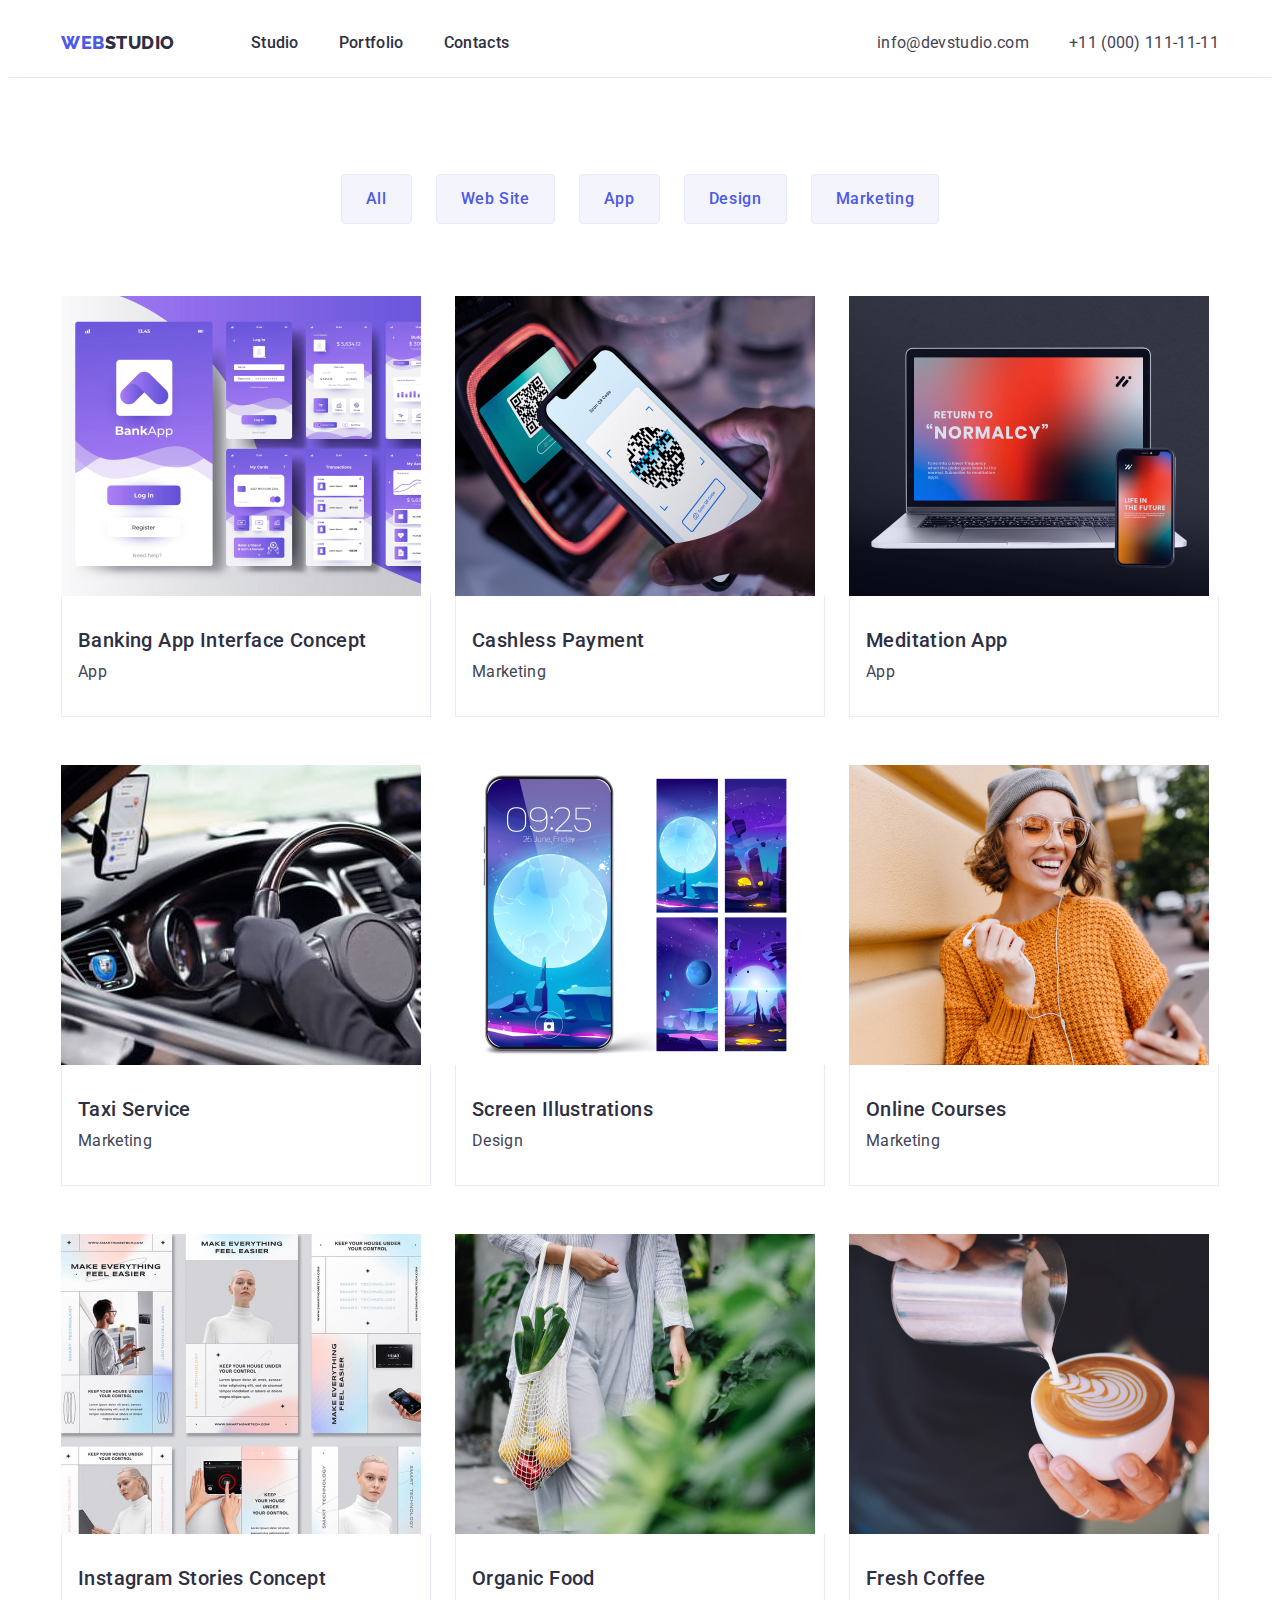
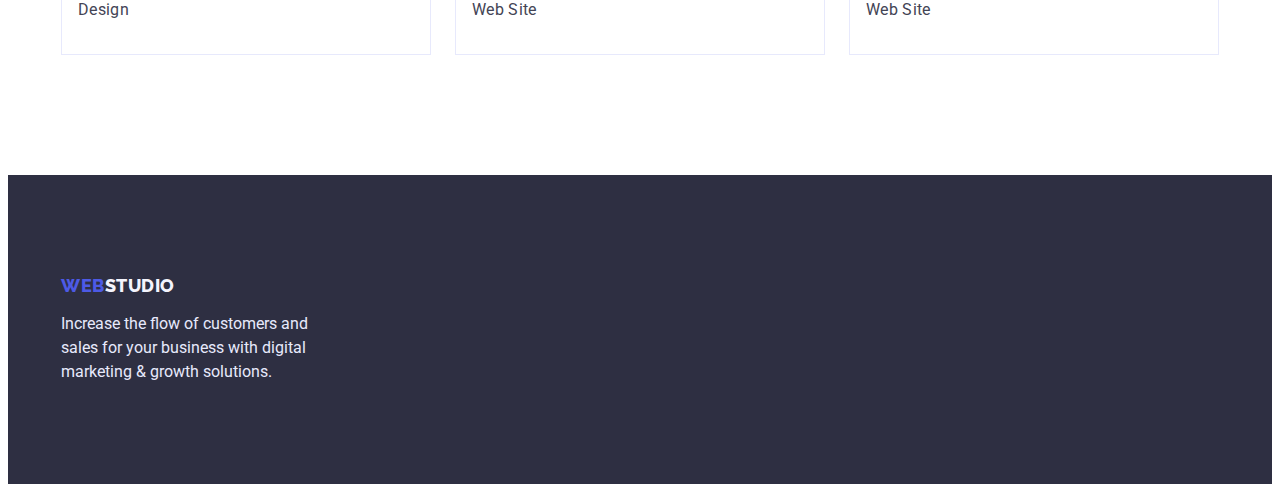
==== commit 9b4451ca: "homework number 3" ====
--- a/portfolio.html
+++ b/portfolio.html
@@ -31,7 +31,7 @@
 
           <ul class="menu-nav list">
             <li class="header-item">
-              <a class="header-link-item link" href="./index.html">Studio</a>
+              <a class="header-link link" href="./index.html">Studio</a>
             </li>
             <li class="header-item">
               <a class="header-link link" href="./portfolio.html">Portfolio</a>
--- a/css/styles.css
+++ b/css/styles.css
@@ -54,19 +54,13 @@
 .header-container {
   display: flex;
   align-items: center;
-  /* width: 1440px;
-  height: 72px; */
 }
 
 .header-nav {
   display: flex;
-
-  /* margin-left: 156px; */
 }
 
 .hero {
-  /* margin-left: auto;
-  margin-right: auto; */
   padding-top: 188px;
   padding-bottom: 188px;
   text-align: center;
@@ -76,13 +70,10 @@
   align-items: center;
   gap: 40px;
   margin-left: 76px;
-  margin-top: 24px;
-  margin-bottom: 24px;
 }
 .address-list {
   display: flex;
   font-style: normal;
-  /* margin-left: 332px; */
 }
 .header-address {
   margin-left: auto;
@@ -93,11 +84,8 @@
 .address-list {
   gap: 40px;
 }
-.header-tel-list {
-  /* margin-right: 156px; */
-}
+
 .header-link-item {
-  /* margin-left: 76px; */
   font-weight: 500;
   font-size: 16px;
   line-height: 1.5;
@@ -119,8 +107,8 @@
   letter-spacing: 0.03em;
   text-transform: uppercase;
   color: var(--color-iris);
-  margin-top: 24px;
-  margin-bottom: 24px;
+  padding-top: 24px;
+  padding-bottom: 24px;
 }
 
 .header-mail-list,
@@ -172,7 +160,8 @@
   line-height: 1.5;
   letter-spacing: 0.02em;
   color: var(--color-grey);
-  padding: 24px 0;
+  padding-top: 24px;
+  padding-bottom: 24px;
 }
 
 .head-mail,
@@ -182,6 +171,8 @@
   line-height: 1.5;
   letter-spacing: 0.02em;
   color: var(--color-slate);
+  padding-top: 24px;
+  padding-bottom: 24px;
 }
 /* hero */
 
@@ -209,7 +200,7 @@
   color: var(--color-white);
   letter-spacing: 0.02em;
   max-width: 496px;
-  /* text-align: center; */
+
   margin: 0 auto;
 }
 /* section 1 */
@@ -217,9 +208,7 @@
   padding-top: 120px;
   padding-bottom: 120px;
 }
-/* section {
-  padding: 120px 0;
-} */
+
 .main {
   display: flex;
   gap: 24px;
@@ -230,7 +219,7 @@
   line-height: 1.2;
   color: var(--color-navy-blue);
   letter-spacing: 0.02em;
-  padding-bottom: 8px;
+  margin-bottom: 8px;
 }
 .subtitle {
   font-weight: 400;
@@ -315,7 +304,7 @@
   line-height: 1.5;
   color: var(--color-cornflower);
   background-color: var(--color-navy-blue);
-  /* max-width: 264px; */
+
   margin-top: 16px;
 }
 
@@ -336,15 +325,16 @@
 }
 /**------ portfolio */
 .portfolio-section {
+  padding-top: 96px;
   padding-bottom: 120px;
 }
 .filters-btn {
   display: flex;
   gap: 24px;
-  /* align-items: center; */
+
   justify-content: center;
-  padding-top: 96px;
-  padding-bottom: 72px;
+
+  margin-bottom: 72px;
 }
 .project-card-list {
   flex-basis: calc((100% - 48px) / 3);
@@ -369,7 +359,6 @@
   letter-spacing: 0.02em;
   color: var(--color-navy-blue);
   margin-bottom: 8px;
-  /* margin-left: 16px; */
 }
 .project-card-paragraph {
   font-weight: 400;
@@ -386,11 +375,7 @@
 }
 .card-content-block {
   border: 1px solid var(--color-cornflower);
-  /* padding-top: 32px;
-  padding-bottom: 32px; */
+
   border-top: 0px;
   padding: 32px 16px;
 }
-/* .project-card-paragraph {
-  margin-left: 16px;
-} */
